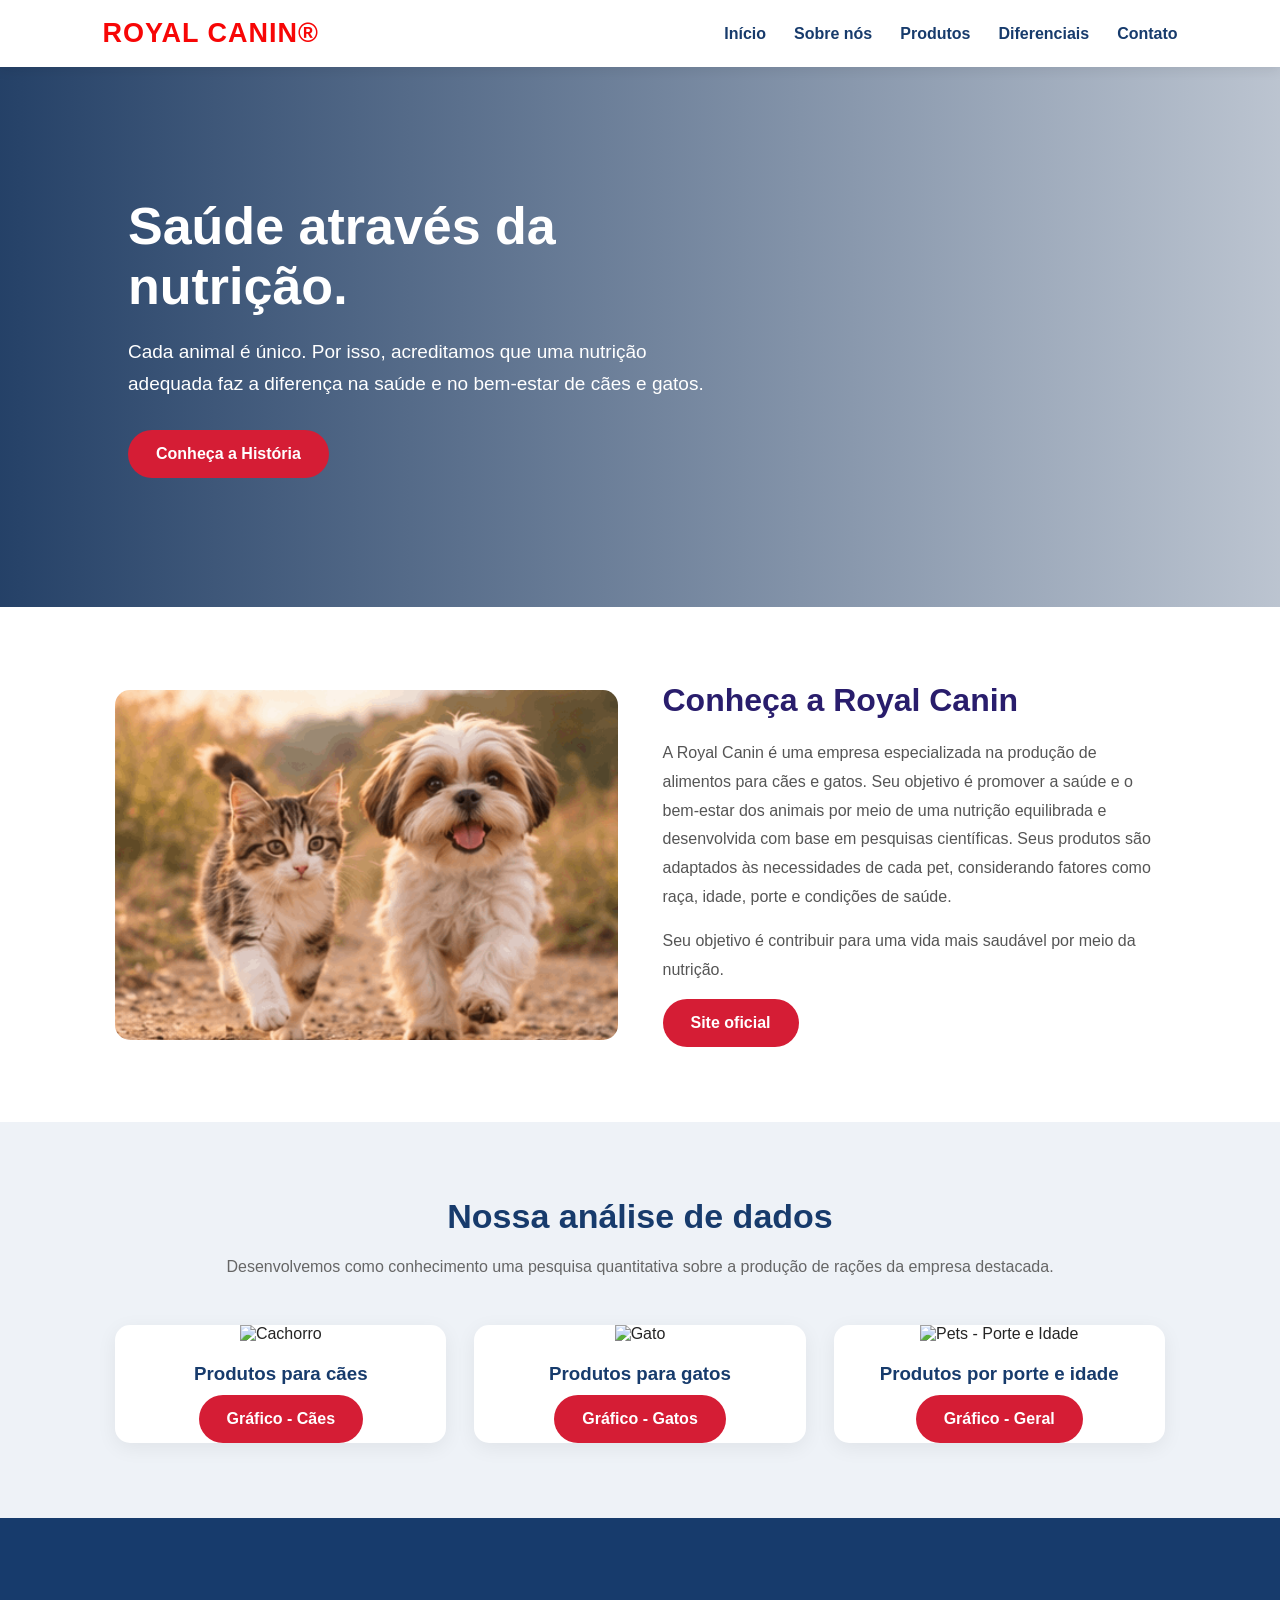
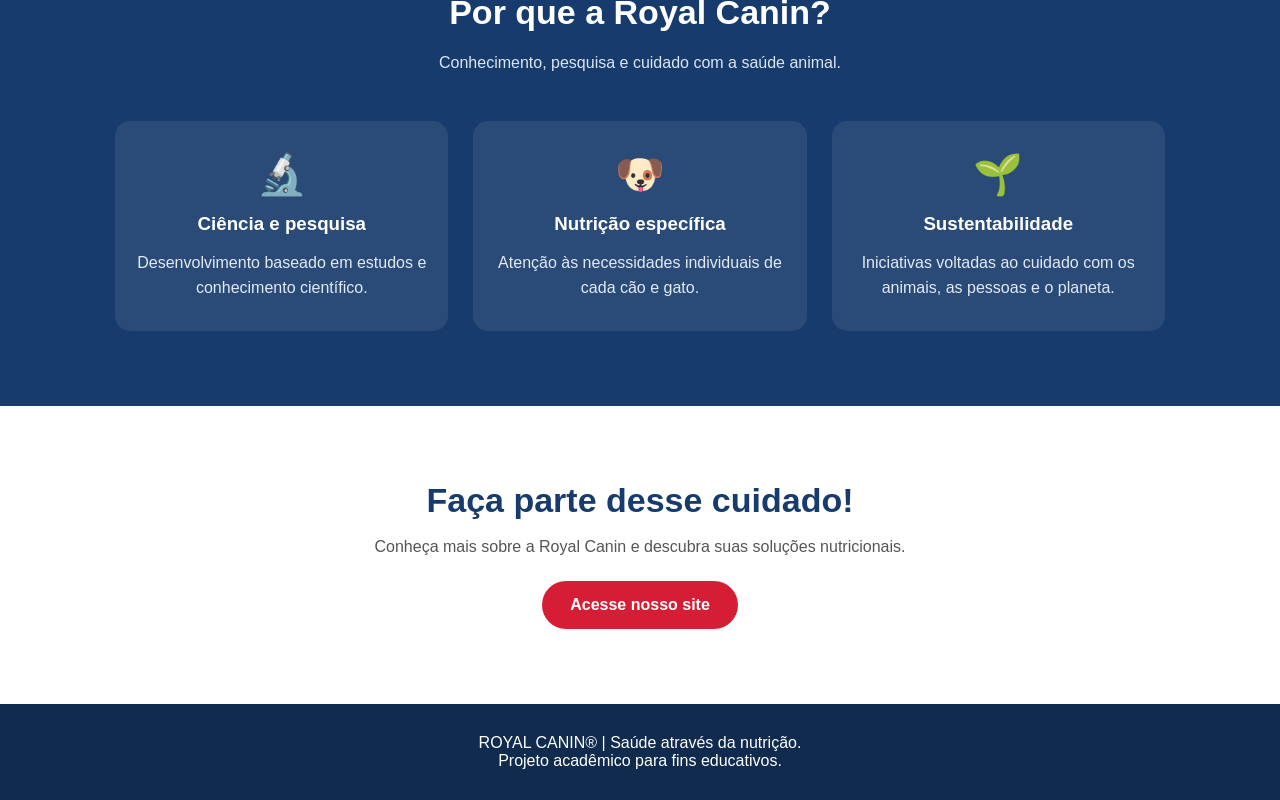
==== index.html @ 1f548db6 "Add files via upload" ====
<!DOCTYPE html>
<html lang="pt-br">
<head>
    <meta charset="UTF-8">
    <meta name="viewport" content="width=device-width, initial-scale=1.0">
    <title>Royal Canin | Saúde Através da Nutrição</title>
    <link rel="stylesheet" href="style.css">

   
</head>

<body>

    <header>
        <div class="logo">ROYAL CANIN®</div>

        <nav>
            <a href="#inicio">Início</a>
            <a href="#sobre">Sobre nós</a>
            <a href="#produtos">Produtos</a>
            <a href="#diferenciais">Diferenciais</a>
            <a href="#contato">Contato</a>
        </nav>
    </header>

    <main>

        <section class="banner" id="inicio">
            <div class="banner-conteudo">
                <h1>Saúde através da nutrição.</h1>

                <p>
                    Cada animal é único. Por isso, acreditamos
                    que uma nutrição adequada faz a diferença
                    na saúde e no bem-estar de cães e gatos.
                </p>

                <a href="https://www.royalcanin.com/br/about-us/our-history" class="botao">
                    Conheça a História
                </a>
            </div>
        </section>

        <section class="sobre" id="sobre">

            <img
                src="gif.gif.gif"
                alt="Cão e gato correndo juntos">

            <div class="sobre-texto">
                <h2>Conheça a Royal Canin</h2>

                <p>
                   A Royal Canin é uma empresa especializada na produção de alimentos para cães e gatos. Seu objetivo é promover a saúde e o bem-estar dos animais por meio de uma nutrição equilibrada e desenvolvida com base em pesquisas científicas. Seus produtos são adaptados às necessidades de cada pet, considerando fatores como raça, idade, porte e condições de saúde.
                </p>

                <p>
                    Seu objetivo é contribuir para uma vida
                    mais saudável por meio da nutrição.
                </p>

                <a href="https://www.royalcanin.com/br"
                   target="_blank" class="botao">
                    Site oficial
                </a>
            </div>
        </section>

        <section class="produtos" id="produtos">

            <h2 class="titulo">Nossa análise de dados</h2>

            <p class="subtitulo">
               Desenvolvemos como conhecimento uma pesquisa quantitativa sobre a produção de rações da empresa destacada.
            </p>

            <div class="cards">

                <div class="card">
                    <img
                        src="https://images.unsplash.com/photo-1552053831-71594a27632d?w=700"
                        alt="Cachorro">

                    <h3>Produtos para cães</h3>

                    <a href="#"
                   target="_blank" class="botao">
                    Gráfico - Cães
                    </a>
                </div>

                <div class="card">
                    <img
                        src="https://images.unsplash.com/photo-1573865526739-10659fec78a5?w=700"
                        alt="Gato">

                    <h3>Produtos para gatos</h3>

                    <a href="#"
                   target="_blank" class="botao">
                    Gráfico - Gatos
                    </a>
                </div>

                <div class="card">
                    <img
                        src="https://encrypted-tbn0.gstatic.com/images?q=tbn:ANd9GcRFP8c3s1HIZcqVvgKK6J-vRWXKGsexmMQQF1b9RE0Wjg&s=10"
                        alt="Pets - Porte e Idade">

                    <h3>Produtos por porte e idade</h3>

                    <a href="#"
                   target="_blank" class="botao">
                    Gráfico - Geral
                    </a>
                </div>

            </div>
        </section>

        <section class="diferenciais" id="diferenciais">

            <h2 class="titulo">Por que a Royal Canin?</h2>

            <p class="subtitulo">
                Conhecimento, pesquisa e cuidado com a saúde animal.
            </p>

            <div class="beneficios">

                <div class="beneficio">
                    <span>🔬</span>
                    <h3>Ciência e pesquisa</h3>
                    <p>
                        Desenvolvimento baseado em estudos
                        e conhecimento científico.
                    </p>
                </div>

                <div class="beneficio">
                    <span>🐶</span>
                    <h3>Nutrição específica</h3>
                    <p>
                        Atenção às necessidades individuais
                        de cada cão e gato.
                    </p>
                </div>

                <div class="beneficio">
                    <span>🌱</span>
                    <h3>Sustentabilidade</h3>
                    <p>
                        Iniciativas voltadas ao cuidado com
                        os animais, as pessoas e o planeta.
                    </p>
                </div>

            </div>
        </section>

        <section class="contato" id="contato">

            <h2 class="titulo">Faça parte desse cuidado!</h2>

            <p>
                Conheça mais sobre a Royal Canin e descubra
                suas soluções nutricionais.
            </p>

            <a href="https://www.royalcanin.com/br"
               target="_blank" class="botao">
                Acesse nosso site
            </a>

        </section>

    </main>

    <footer>
        <p>ROYAL CANIN® | Saúde através da nutrição.</p>
        <p>Projeto acadêmico para fins educativos.</p>
    </footer>

</body>
</html>
---- style.css ----
* {
            margin: 0;
            padding: 0;
            box-sizing: border-box;
            scroll-behavior: smooth;
        }

        body {
            font-family: Arial, sans-serif;
            background: #f5f6f8;
            color: #252525;
        }

        header {
            background: #fff;
            padding: 18px 8%;
            display: flex;
            justify-content: space-between;
            align-items: center;
            box-shadow: 0 3px 12px #00000015;
            position: sticky;
            top: 0;
            z-index: 100;
        }

        .logo {
            color: #f70606;
            font-size: 27px;
            font-weight: bold;
            letter-spacing: 1px;
        }

        nav {
            display: flex;
            gap: 28px;
        }

        nav a {
            text-decoration: none;
            color: #173b6c;
            font-weight: bold;
            transition: 0.3s;
        }

        nav a:hover {
            color: #d51d35;
        }

        .banner {
            min-height: 540px;
            background:
                linear-gradient(90deg, #102f59e8, #102f5940),
                url("https://images.unsplash.com/photo-1450778869180-41d0601e046e?w=1600")
                center/cover;
            display: flex;
            align-items: center;
            padding: 70px 10%;
            color: white;
        }

        .banner-conteudo {
            max-width: 600px;
        }

        .banner h1 {
            font-size: 52px;
            margin-bottom: 20px;
        }

        .banner p {
            font-size: 19px;
            line-height: 1.7;
            margin-bottom: 30px;
        }

        .botao {
            display: inline-block;
            background: #d51d35;
            color: white;
            padding: 15px 28px;
            border-radius: 30px;
            text-decoration: none;
            font-weight: bold;
            transition: 0.3s;
            border: none;
            cursor: pointer;
        }

        .botao:hover {
            background: #a90f25;
            transform: translateY(-3px);
        }

        section {
            padding: 75px 9%;
        }

        .titulo {
            text-align: center;
            color: #173b6c;
            font-size: 34px;
            margin-bottom: 18px;
        }

        .subtitulo {
            text-align: center;
            color: #666;
            margin-bottom: 45px;
            line-height: 1.6;
        }

        .sobre {
            display: flex;
            align-items: center;
            gap: 45px;
            flex-wrap: wrap;
            background: white;
        }

        .sobre img {
            width: 45%;
            min-width: 280px;
            height: 350px;
            object-fit: cover;
            border-radius: 15px;
            flex: 1;
        }

        .sobre-texto {
            flex: 1;
            min-width: 280px;
        }

        .sobre-texto h2 {
            color: #291d6c;
            font-size: 32px;
            margin-bottom: 20px;
        }

        .sobre-texto p {
            line-height: 1.8;
            color: #555;
            margin-bottom: 15px;
        }

        .produtos {
            background: #eef2f7;
        }

        .cards {
            display: grid;
            grid-template-columns: repeat(auto-fit, minmax(240px, 1fr));
            gap: 28px;
        }

        .card {
            background: white;
            border-radius: 15px;
            overflow: hidden;
            text-align: center;
            box-shadow: 0 5px 20px #00000010;
            transition: 0.3s;
        }

        .card:hover {
            transform: translateY(-8px);
        }

        .card img {
            width: 100%;
            height: 220px;
            object-fit: cover;
        }

        .card h3 {
            color: #173b6c;
            margin: 20px 10px 10px;
        }

        .card p {
            color: #666;
            padding: 0 20px 25px;
            line-height: 1.6;
        }

        .diferenciais {
            background: #173b6c;
            color: white;
            text-align: center;
        }

        .diferenciais .titulo {
            color: white;
        }

        .diferenciais .subtitulo {
            color: #dce7f4;
        }

        .beneficios {
            display: grid;
            grid-template-columns: repeat(auto-fit, minmax(200px, 1fr));
            gap: 25px;
        }

        .beneficio {
            background: #ffffff15;
            padding: 30px 20px;
            border-radius: 15px;
        }

        .beneficio span {
            font-size: 40px;
        }

        .beneficio h3 {
            margin: 15px 0;
        }

        .beneficio p {
            line-height: 1.6;
            color: #e2eaf5;
        }

        .contato {
            text-align: center;
            background: white;
        }

        .contato p {
            margin: 15px 0 25px;
            color: #555;
        }

        footer {
            background: #102b4d;
            text-align: center;
            padding: 30px;
            color: white;
        }

        @media(max-width: 700px) {
            header {
                flex-direction: column;
                gap: 18px;
            }

            nav {
                flex-wrap: wrap;
                justify-content: center;
                gap: 15px;
            }

            .banner h1 {
                font-size: 36px;
            }

            .sobre img {
                width: 100%;
            }
        }
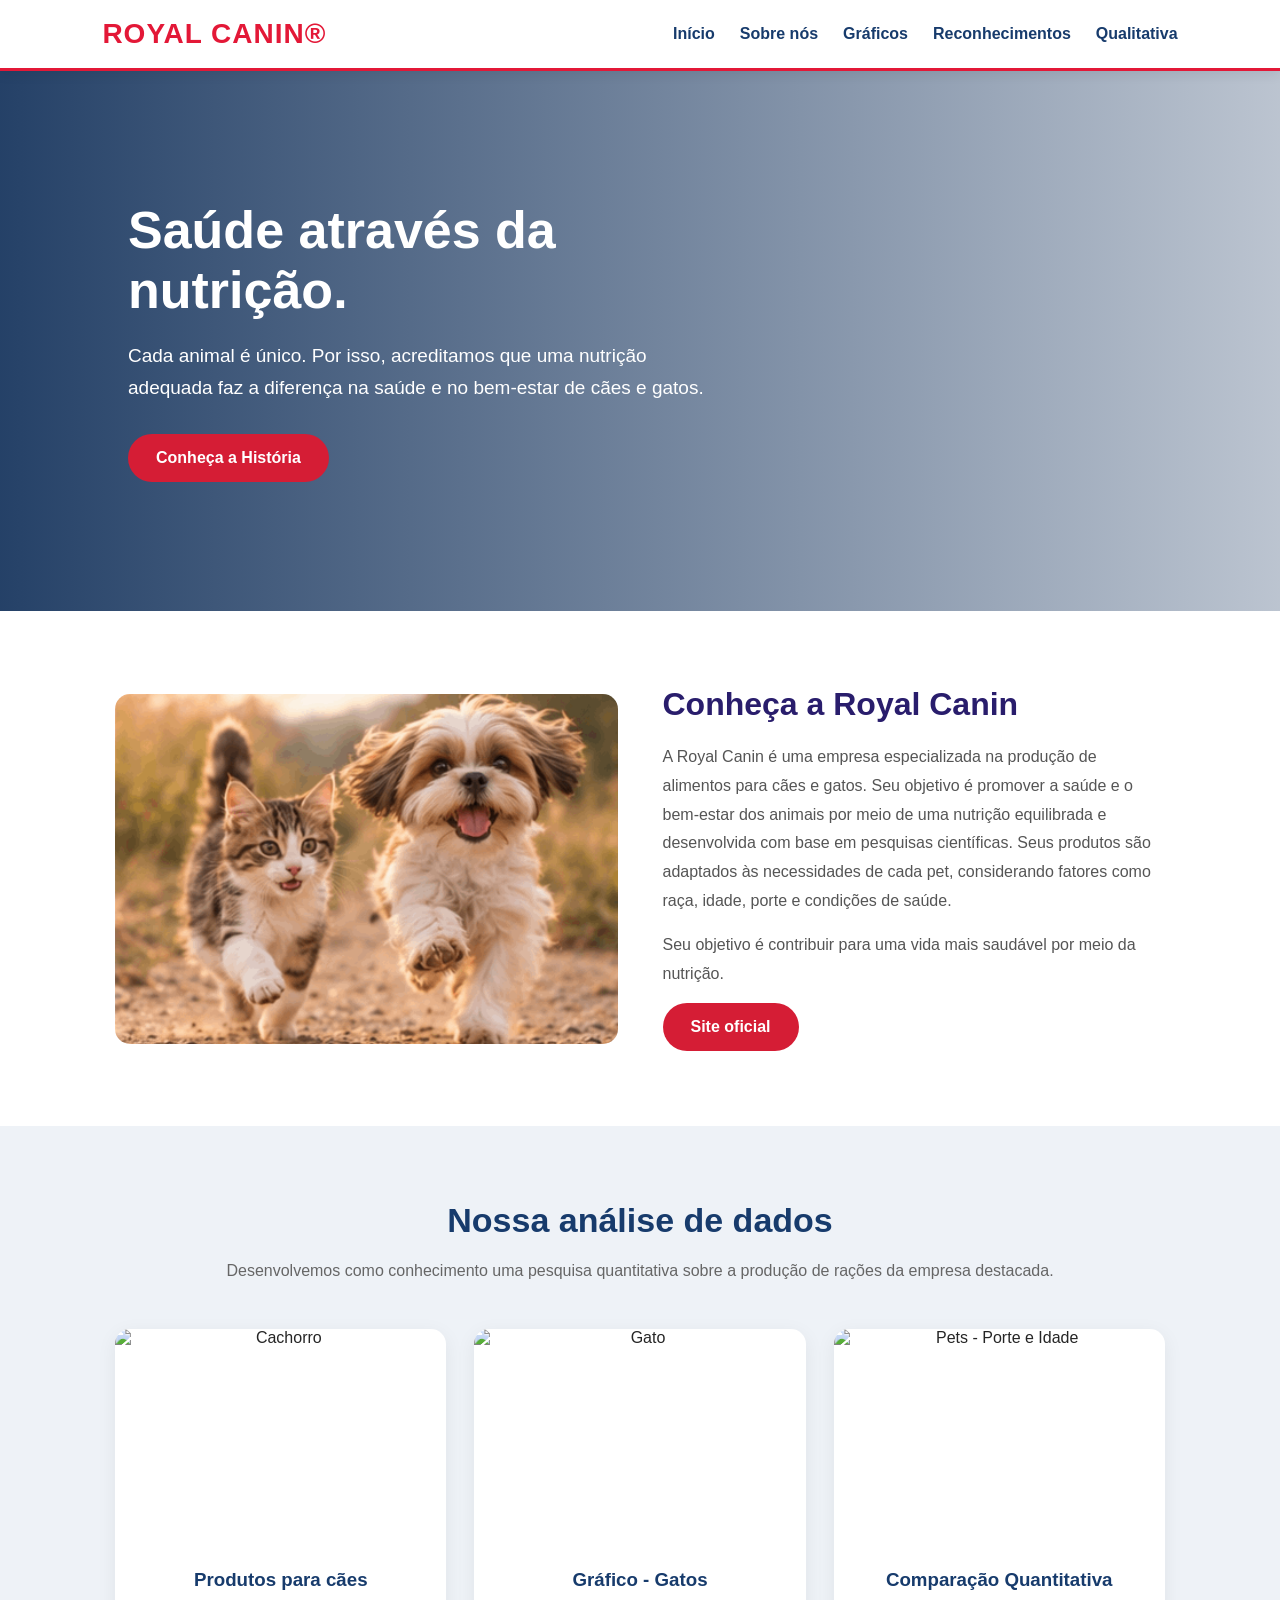
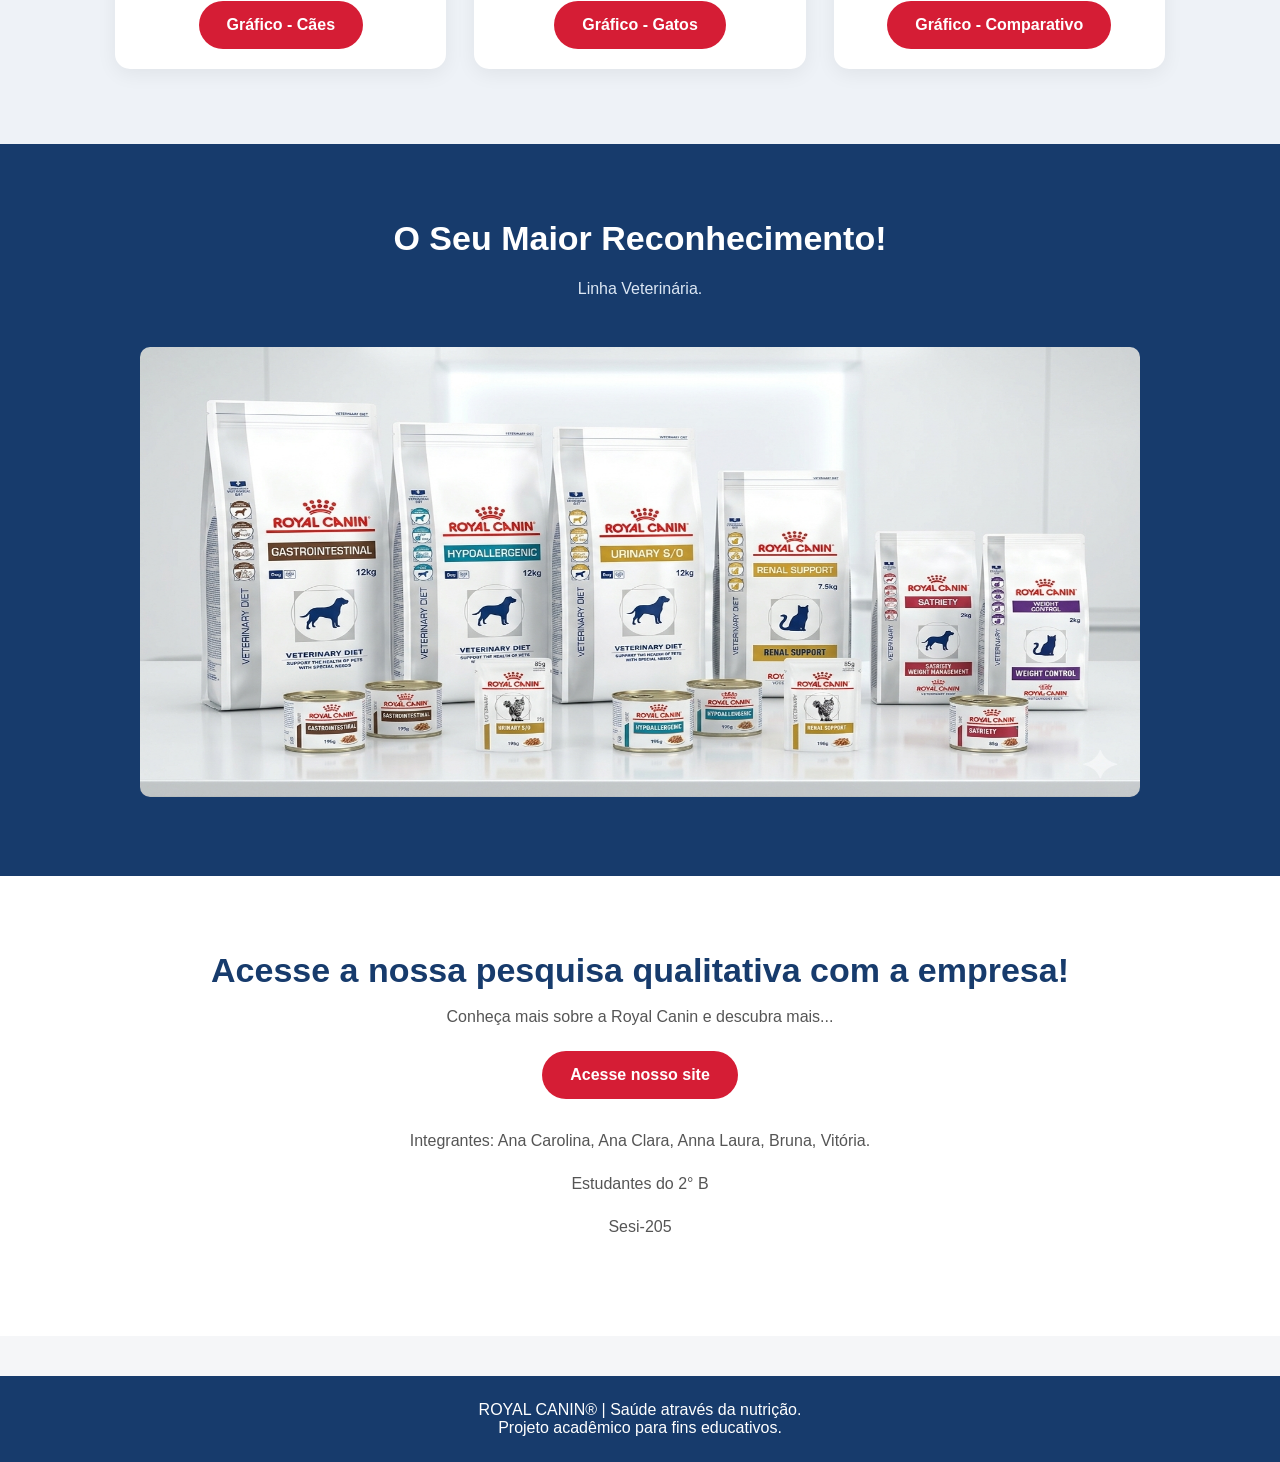
==== commit 409871f4: "Add files via upload" ====
--- a/index.html
+++ b/index.html
@@ -1,13 +1,13 @@
-
 <!DOCTYPE html>
 <html lang="pt-br">
+
 <head>
     <meta charset="UTF-8">
     <meta name="viewport" content="width=device-width, initial-scale=1.0">
     <title>Royal Canin | Saúde Através da Nutrição</title>
     <link rel="stylesheet" href="style.css">
 
-   
+
 </head>
 
 <body>
@@ -18,9 +18,9 @@
         <nav>
             <a href="#inicio">Início</a>
             <a href="#sobre">Sobre nós</a>
-            <a href="#produtos">Produtos</a>
-            <a href="#diferenciais">Diferenciais</a>
-            <a href="#contato">Contato</a>
+            <a href="#graficos">Gráficos</a>
+            <a href="#reconhecimentos">Reconhecimentos</a>
+            <a href="#qualitativa">Qualitativa</a>
         </nav>
     </header>
 
@@ -44,15 +44,16 @@
 
         <section class="sobre" id="sobre">
 
-            <img
-                src="gif.gif.gif"
-                alt="Cão e gato correndo juntos">
+            <img src="/Imagens/gif.gif.gif" alt="Cão e gato correndo juntos">
 
             <div class="sobre-texto">
                 <h2>Conheça a Royal Canin</h2>
 
                 <p>
-                   A Royal Canin é uma empresa especializada na produção de alimentos para cães e gatos. Seu objetivo é promover a saúde e o bem-estar dos animais por meio de uma nutrição equilibrada e desenvolvida com base em pesquisas científicas. Seus produtos são adaptados às necessidades de cada pet, considerando fatores como raça, idade, porte e condições de saúde.
+                    A Royal Canin é uma empresa especializada na produção de alimentos para cães e gatos. Seu objetivo é
+                    promover a saúde e o bem-estar dos animais por meio de uma nutrição equilibrada e desenvolvida com
+                    base em pesquisas científicas. Seus produtos são adaptados às necessidades de cada pet, considerando
+                    fatores como raça, idade, porte e condições de saúde.
                 </p>
 
                 <p>
@@ -60,118 +61,87 @@
                     mais saudável por meio da nutrição.
                 </p>
 
-                <a href="https://www.royalcanin.com/br"
-                   target="_blank" class="botao">
+                <a href="https://www.royalcanin.com/br" target="_blank" class="botao">
                     Site oficial
                 </a>
             </div>
         </section>
 
-        <section class="produtos" id="produtos">
+        <section class="graficos" id="graficos">
 
             <h2 class="titulo">Nossa análise de dados</h2>
 
             <p class="subtitulo">
-               Desenvolvemos como conhecimento uma pesquisa quantitativa sobre a produção de rações da empresa destacada.
+                Desenvolvemos como conhecimento uma pesquisa quantitativa sobre a produção de rações da empresa
+                destacada.
             </p>
 
             <div class="cards">
 
                 <div class="card">
-                    <img
-                        src="https://images.unsplash.com/photo-1552053831-71594a27632d?w=700"
-                        alt="Cachorro">
+                    <img src="https://images.unsplash.com/photo-1552053831-71594a27632d?w=700" alt="Cachorro">
 
                     <h3>Produtos para cães</h3>
 
-                    <a href="#"
-                   target="_blank" class="botao">
-                    Gráfico - Cães
+                    <a href="graficocaes.html" target="_blank" class="botao">
+                        Gráfico - Cães
                     </a>
                 </div>
 
                 <div class="card">
-                    <img
-                        src="https://images.unsplash.com/photo-1573865526739-10659fec78a5?w=700"
-                        alt="Gato">
+                    <img src="https://images.unsplash.com/photo-1573865526739-10659fec78a5?w=700" alt="Gato">
 
-                    <h3>Produtos para gatos</h3>
+                    <h3>Gráfico - Gatos</h3>
 
-                    <a href="#"
-                   target="_blank" class="botao">
-                    Gráfico - Gatos
+                    <a href="graficogatos.html" target="_blank" class="botao">
+                        Gráfico - Gatos
                     </a>
                 </div>
 
                 <div class="card">
-                    <img
-                        src="https://encrypted-tbn0.gstatic.com/images?q=tbn:ANd9GcRFP8c3s1HIZcqVvgKK6J-vRWXKGsexmMQQF1b9RE0Wjg&s=10"
+                    <img src="https://encrypted-tbn0.gstatic.com/images?q=tbn:ANd9GcRFP8c3s1HIZcqVvgKK6J-vRWXKGsexmMQQF1b9RE0Wjg&s=10"
                         alt="Pets - Porte e Idade">
 
-                    <h3>Produtos por porte e idade</h3>
+                    <h3>Comparação Quantitativa</h3>
 
-                    <a href="#"
-                   target="_blank" class="botao">
-                    Gráfico - Geral
+                    <a href="graficocomparacao.html" target="_blank" class="botao">
+                        Gráfico - Comparativo
                     </a>
                 </div>
 
             </div>
         </section>
 
-        <section class="diferenciais" id="diferenciais">
+        <section class="reconhecimentos" id="reconhecimentos">
 
-            <h2 class="titulo">Por que a Royal Canin?</h2>
+            <h2 class="titulo">O Seu Maior Reconhecimento!</h2>
 
             <p class="subtitulo">
-                Conhecimento, pesquisa e cuidado com a saúde animal.
+                Linha Veterinária.
             </p>
 
             <div class="beneficios">
 
                 <div class="beneficio">
-                    <span>🔬</span>
-                    <h3>Ciência e pesquisa</h3>
-                    <p>
-                        Desenvolvimento baseado em estudos
-                        e conhecimento científico.
-                    </p>
+                    <img src="/Imagens/imagemsite.jpg" alt="Produtos veterinários">
                 </div>
-
-                <div class="beneficio">
-                    <span>🐶</span>
-                    <h3>Nutrição específica</h3>
-                    <p>
-                        Atenção às necessidades individuais
-                        de cada cão e gato.
-                    </p>
-                </div>
-
-                <div class="beneficio">
-                    <span>🌱</span>
-                    <h3>Sustentabilidade</h3>
-                    <p>
-                        Iniciativas voltadas ao cuidado com
-                        os animais, as pessoas e o planeta.
-                    </p>
-                </div>
-
-            </div>
         </section>
 
-        <section class="contato" id="contato">
+        <section class="qualitativa" id="qualitativa">
 
-            <h2 class="titulo">Faça parte desse cuidado!</h2>
+            <h2 class="titulo">Acesse a nossa pesquisa qualitativa com a empresa!</h2>
 
             <p>
-                Conheça mais sobre a Royal Canin e descubra
-                suas soluções nutricionais.
+                Conheça mais sobre a Royal Canin e descubra mais...
             </p>
 
-            <a href="https://www.royalcanin.com/br"
-               target="_blank" class="botao">
-                Acesse nosso site
-            </a>
+            <a href="pesquisaqualitativa.html" target="_blank" class="botao">
+                Acesse nosso site       
+            </a><br><br>
+            <p>Integrantes: Ana Carolina, Ana Clara, Anna Laura, Bruna, Vitória.</p>
+            <p>Estudantes do 2° B</p>
+            <p>Sesi-205</p>
+        </section>
 
         </section>
 
@@ -183,4 +153,5 @@
     </footer>
 
 </body>
-</html>
+
+</html>
--- a/style.css
+++ b/style.css
@@ -1,263 +1,540 @@
-
-        * {
-            margin: 0;
-            padding: 0;
-            box-sizing: border-box;
-            scroll-behavior: smooth;
-        }
-
-        body {
-            font-family: Arial, sans-serif;
-            background: #f5f6f8;
-            color: #252525;
-        }
-
-        header {
-            background: #fff;
-            padding: 18px 8%;
-            display: flex;
-            justify-content: space-between;
-            align-items: center;
-            box-shadow: 0 3px 12px #00000015;
-            position: sticky;
-            top: 0;
-            z-index: 100;
-        }
-
-        .logo {
-            color: #f70606;
-            font-size: 27px;
-            font-weight: bold;
-            letter-spacing: 1px;
-        }
-
-        nav {
-            display: flex;
-            gap: 28px;
-        }
-
-        nav a {
-            text-decoration: none;
-            color: #173b6c;
-            font-weight: bold;
-            transition: 0.3s;
-        }
-
-        nav a:hover {
-            color: #d51d35;
-        }
-
-        .banner {
-            min-height: 540px;
-            background:
-                linear-gradient(90deg, #102f59e8, #102f5940),
-                url("https://images.unsplash.com/photo-1450778869180-41d0601e046e?w=1600")
-                center/cover;
-            display: flex;
-            align-items: center;
-            padding: 70px 10%;
-            color: white;
-        }
-
-        .banner-conteudo {
-            max-width: 600px;
-        }
-
-        .banner h1 {
-            font-size: 52px;
-            margin-bottom: 20px;
-        }
-
-        .banner p {
-            font-size: 19px;
-            line-height: 1.7;
-            margin-bottom: 30px;
-        }
-
-        .botao {
-            display: inline-block;
-            background: #d51d35;
-            color: white;
-            padding: 15px 28px;
-            border-radius: 30px;
-            text-decoration: none;
-            font-weight: bold;
-            transition: 0.3s;
-            border: none;
-            cursor: pointer;
-        }
-
-        .botao:hover {
-            background: #a90f25;
-            transform: translateY(-3px);
-        }
-
-        section {
-            padding: 75px 9%;
-        }
-
-        .titulo {
-            text-align: center;
-            color: #173b6c;
-            font-size: 34px;
-            margin-bottom: 18px;
-        }
-
-        .subtitulo {
-            text-align: center;
-            color: #666;
-            margin-bottom: 45px;
-            line-height: 1.6;
-        }
-
-        .sobre {
-            display: flex;
-            align-items: center;
-            gap: 45px;
-            flex-wrap: wrap;
-            background: white;
-        }
-
-        .sobre img {
-            width: 45%;
-            min-width: 280px;
-            height: 350px;
-            object-fit: cover;
-            border-radius: 15px;
-            flex: 1;
-        }
-
-        .sobre-texto {
-            flex: 1;
-            min-width: 280px;
-        }
-
-        .sobre-texto h2 {
-            color: #291d6c;
-            font-size: 32px;
-            margin-bottom: 20px;
-        }
-
-        .sobre-texto p {
-            line-height: 1.8;
-            color: #555;
-            margin-bottom: 15px;
-        }
-
-        .produtos {
-            background: #eef2f7;
-        }
-
-        .cards {
-            display: grid;
-            grid-template-columns: repeat(auto-fit, minmax(240px, 1fr));
-            gap: 28px;
-        }
-
-        .card {
-            background: white;
-            border-radius: 15px;
-            overflow: hidden;
-            text-align: center;
-            box-shadow: 0 5px 20px #00000010;
-            transition: 0.3s;
-        }
-
-        .card:hover {
-            transform: translateY(-8px);
-        }
-
-        .card img {
-            width: 100%;
-            height: 220px;
-            object-fit: cover;
-        }
-
-        .card h3 {
-            color: #173b6c;
-            margin: 20px 10px 10px;
-        }
-
-        .card p {
-            color: #666;
-            padding: 0 20px 25px;
-            line-height: 1.6;
-        }
-
-        .diferenciais {
-            background: #173b6c;
-            color: white;
-            text-align: center;
-        }
-
-        .diferenciais .titulo {
-            color: white;
-        }
-
-        .diferenciais .subtitulo {
-            color: #dce7f4;
-        }
-
-        .beneficios {
-            display: grid;
-            grid-template-columns: repeat(auto-fit, minmax(200px, 1fr));
-            gap: 25px;
-        }
-
-        .beneficio {
-            background: #ffffff15;
-            padding: 30px 20px;
-            border-radius: 15px;
-        }
-
-        .beneficio span {
-            font-size: 40px;
-        }
-
-        .beneficio h3 {
-            margin: 15px 0;
-        }
-
-        .beneficio p {
-            line-height: 1.6;
-            color: #e2eaf5;
-        }
-
-        .contato {
-            text-align: center;
-            background: white;
-        }
-
-        .contato p {
-            margin: 15px 0 25px;
-            color: #555;
-        }
-
-        footer {
-            background: #102b4d;
-            text-align: center;
-            padding: 30px;
-            color: white;
-        }
-
-        @media(max-width: 700px) {
-            header {
-                flex-direction: column;
-                gap: 18px;
-            }
-
-            nav {
-                flex-wrap: wrap;
-                justify-content: center;
-                gap: 15px;
-            }
-
-            .banner h1 {
-                font-size: 36px;
-            }
-
-            .sobre img {
-                width: 100%;
-            }
-        }
-    +/* CONFIGURAÇÕES GERAIS */
+* {
+  margin: 0;
+  padding: 0;
+  box-sizing: border-box;
+}
+html {
+  scroll-behavior: smooth;
+}
+body {
+  font-family: Arial, sans-serif;
+  background: #f5f6f8;
+  color: #252525;
+}
+
+/* CABEÇALHO COMPARTILHADO - PADRÃO DA PÁGINA PRINCIPAL */
+header {
+  background: #fff;
+  padding: 18px 8%;
+  display: flex;
+  justify-content: space-between;
+  align-items: center;
+  box-shadow: 0 3px 12px #00000015;
+  border-bottom: 3px solid #e31837;
+  position: sticky;
+  top: 0;
+  z-index: 100;
+}
+.logo,
+header h1 {
+  color: #e31837;
+  font-size: 28px;
+  font-weight: bold;
+  letter-spacing: 1px;
+}
+.logo span {
+  display: block;
+  font-size: 9px;
+  color: #777;
+  letter-spacing: 3px;
+  margin-top: 4px;
+}
+.header-label {
+  color: #d71920;
+  font-size: 10px;
+  font-weight: 800;
+  letter-spacing: 2px;
+}
+nav {
+  display: flex;
+  gap: 25px;
+}
+nav a {
+  text-decoration: none;
+  color: #173b6c;
+  font-weight: bold;
+  transition: 0.3s;
+}
+nav a:hover {
+  color: #e31837;
+}
+
+.banner {
+  min-height: 540px;
+  background:
+    linear-gradient(90deg, #102f59e8, #102f5940),
+    url("https://images.unsplash.com/photo-1450778869180-41d0601e046e?w=1600")
+      center/cover;
+  display: flex;
+  align-items: center;
+  padding: 70px 10%;
+  color: white;
+}
+.banner-conteudo {
+  max-width: 600px;
+}
+.banner h1 {
+  font-size: 52px;
+  margin-bottom: 20px;
+}
+.banner p {
+  font-size: 19px;
+  line-height: 1.7;
+  margin-bottom: 30px;
+}
+.botao {
+  display: inline-block;
+  background: #d51d35;
+  color: white;
+  padding: 15px 28px;
+  border-radius: 30px;
+  text-decoration: none;
+  font-weight: bold;
+  transition: 0.3s;
+  border: none;
+  cursor: pointer;
+}
+.botao:hover {
+  background: #a90f25;
+  transform: translateY(-3px);
+}
+section {
+  padding: 75px 9%;
+}
+.titulo {
+  text-align: center;
+  color: #173b6c;
+  font-size: 34px;
+  margin-bottom: 18px;
+}
+.subtitulo {
+  text-align: center;
+  color: #666;
+  margin-bottom: 45px;
+  line-height: 1.6;
+}
+.sobre {
+  display: flex;
+  align-items: center;
+  gap: 45px;
+  flex-wrap: wrap;
+  background: white;
+}
+.sobre img {
+  width: 45%;
+  min-width: 280px;
+  height: 350px;
+  object-fit: cover;
+  border-radius: 15px;
+  flex: 1;
+}
+.sobre-texto {
+  flex: 1;
+  min-width: 280px;
+}
+.sobre-texto h2 {
+  color: #291d6c;
+  font-size: 32px;
+  margin-bottom: 20px;
+}
+.sobre-texto p {
+  line-height: 1.8;
+  color: #555;
+  margin-bottom: 15px;
+}
+.graficos {
+  background: #eef2f7;
+}
+.cards {
+  display: grid;
+  grid-template-columns: repeat(auto-fit, minmax(240px, 1fr));
+  gap: 28px;
+}
+.card {
+  background: white;
+  border-radius: 15px;
+  overflow: hidden;
+  text-align: center;
+  box-shadow: 0 5px 20px #00000010;
+  transition: 0.3s;
+  padding-bottom: 20px;
+}
+.card:hover {
+  transform: translateY(-8px);
+}
+.card img {
+  display: block;
+  width: 100%;
+  height: 220px;
+  object-fit: cover;
+}
+.card h3 {
+  color: #173b6c;
+  margin: 20px 10px 10px;
+}
+.card p {
+  color: #666;
+  padding: 0 20px 25px;
+  line-height: 1.6;
+}
+.reconhecimentos {
+  background: #173b6c;
+  color: white;
+  text-align: center;
+}
+.reconhecimentos .titulo {
+  color: white;
+}
+.reconhecimentos .subtitulo {
+  color: #dce7f4;
+}
+.beneficios {
+  display: grid;
+  grid-template-columns: repeat(auto-fit, minmax(200px, 1fr));
+  gap: 25px;
+}
+.beneficio img {
+  width: 1000px;
+  height: 450px;
+  border-radius: 10px;
+}
+.beneficio span {
+  font-size: 40px;
+}
+.beneficio h3 {
+  margin: 15px 0;
+}
+.beneficio p {
+  line-height: 1.6;
+  color: #e2eaf5;
+}
+.qualitativa {
+  text-align: center;
+  background: white;
+}
+.qualitativa p {
+  margin: 15px 0 25px;
+  color: #555;
+}
+
+/* GALERIAS DE CÃES E GATOS */
+#galeria {
+  padding: 50px 8%;
+  width: 100%;
+}
+#galeria h2 {
+  font-size: clamp(20px, 3vw, 50px);
+  text-align: center;
+  margin-bottom: 25px;
+}
+#galeria .galeria + h2 {
+  margin-top: 30px;
+}
+.galeria {
+  display: grid;
+  grid-template-columns: repeat(3, minmax(0, 1fr));
+  gap: 25px;
+  width: 100%;
+}
+.imagem {
+  width: 100%;
+  min-width: 0;
+  text-align: center;
+}
+.imagem img {
+  display: block;
+  width: 100%;
+  height: auto;
+  border-radius: 50px;
+}
+.imagem p {
+  font-size: 14px;
+  color: #333;
+  margin-top: 10px;
+  margin-bottom: 20px;
+  text-align: center;
+}
+.titulo_caes,
+.titulo_caes2 {
+  text-align: center;
+}
+/* Apenas a página de comparação usa Flexbox */
+#galeria.comparacao > .galeria {
+  display: flex;
+  justify-content: center;
+  flex-wrap: wrap;
+  gap: 60px;
+}
+#galeria.comparacao > .galeria .imagem {
+  width: calc((100% - 50px) / 3);
+  flex-shrink: 0;
+}
+
+/* ENTREVISTA - ELEMENTOS ESPECÍFICOS DO STYLE2 */
+.hero,
+.introduction,
+.interview,
+.final-section {
+  font-family: "Montserrat", Arial, sans-serif;
+}
+.hero {
+  padding: 100px 15%;
+  background: #f7f7f7;
+}
+.category,
+.section-tag {
+  color: #d71920;
+  font-size: 10px;
+  font-weight: 800;
+  letter-spacing: 2px;
+}
+.hero h1 {
+  font-size: 48px;
+  line-height: 1.25;
+  max-width: 800px;
+  margin: 25px 0;
+  letter-spacing: -1.5px;
+}
+.hero h1 span {
+  color: #d71920;
+  display: block;
+}
+.hero p {
+  max-width: 680px;
+  color: #777;
+  font-size: 14px;
+  line-height: 2;
+}
+.hero-line {
+  width: 65px;
+  height: 4px;
+  background: #d71920;
+  margin: 35px 0 20px;
+}
+.reading {
+  font-size: 9px;
+  font-weight: 700;
+  color: #888;
+  letter-spacing: 1.5px;
+}
+.introduction {
+  padding: 85px 20%;
+  text-align: center;
+}
+.introduction h2 {
+  font-size: 31px;
+  margin: 20px 0;
+}
+.introduction p {
+  font-size: 14px;
+  color: #777;
+  line-height: 2;
+}
+.interview {
+  background: #fafafa;
+  padding: 85px 15%;
+}
+.interview-heading {
+  text-align: center;
+  margin-bottom: 55px;
+}
+.interview-heading h2 {
+  font-size: 34px;
+  margin: 18px 0 12px;
+}
+.interview-heading p {
+  font-size: 13px;
+  color: #888;
+}
+.topic {
+  display: grid;
+  grid-template-columns: 65px minmax(0, 1fr);
+  gap: 25px;
+  padding: 35px;
+  background: #fff;
+  margin-bottom: 20px;
+  border: 1px solid #eee;
+  border-radius: 10px;
+  transition: 0.3s;
+}
+.topic:hover {
+  border-color: #d71920;
+  transform: translateY(-3px);
+  box-shadow: 0 10px 25px #00000008;
+}
+.topic-number {
+  font-size: 34px;
+  font-weight: 800;
+  color: #d71920;
+}
+.topic-content h3 {
+  font-size: 19px;
+  margin-bottom: 17px;
+}
+.topic-content h4 {
+  font-size: 13px;
+  line-height: 1.7;
+  margin-bottom: 12px;
+  color: #444;
+}
+.topic-content p {
+  font-size: 13px;
+  color: #777;
+  line-height: 2;
+  text-align: justify;
+}
+.final-section {
+  padding: 100px 15%;
+  text-align: center;
+}
+.final-section h2 {
+  font-size: 34px;
+  margin: 20px 0;
+}
+.final-section > p {
+  max-width: 800px;
+  margin: auto;
+  color: #777;
+  font-size: 14px;
+  line-height: 2;
+  text-align: center;
+}
+.final-highlight {
+  margin-top: 45px;
+  background: #292929;
+  padding: 40px;
+  border-radius: 10px;
+}
+.final-highlight span {
+  color: #f05a60;
+  font-size: 10px;
+  font-weight: 800;
+  letter-spacing: 2px;
+}
+.final-highlight h3 {
+  color: white;
+  font-size: 21px;
+  line-height: 1.6;
+  margin-top: 15px;
+}
+.banner-topo {
+  display: flex;
+  width: 100%;
+  height: 280px;
+  gap: 5px;
+  overflow: hidden;
+}
+.banner-topo img {
+  width: calc((100% - 5px) / 2);
+  height: 100%;
+  object-fit: cover;
+  display: block;
+}
+
+/* RODAPÉ COMPARTILHADO - PADRÃO DA PÁGINA PRINCIPAL */
+footer {
+  background: #173b6c;
+  color: white;
+  text-align: center;
+  padding: 25px;
+  margin-top: 40px;
+}
+footer h2 {
+  color: #e31b23;
+  font-size: 24px;
+  letter-spacing: 3px;
+  margin-bottom: 15px;
+}
+footer p {
+  font-size: inherit;
+  letter-spacing: normal;
+  margin-bottom: 0;
+}
+footer span {
+  color: #aaa;
+  font-size: 11px;
+}
+
+/* RESPONSIVIDADE */
+@media (max-width: 800px) {
+  .galeria {
+    grid-template-columns: repeat(2, minmax(0, 1fr));
+  }
+  #galeria.comparacao > .galeria {
+    gap: 25px;
+  }
+  #galeria.comparacao > .galeria .imagem {
+    width: calc((100% - 25px) / 2);
+  }
+}
+@media (max-width: 768px) {
+  .hero {
+    padding: 70px 8%;
+  }
+  .hero h1 {
+    font-size: 36px;
+  }
+  .introduction {
+    padding: 65px 8%;
+  }
+  .interview {
+    padding: 65px 7%;
+  }
+  .topic {
+    grid-template-columns: 45px minmax(0, 1fr);
+    gap: 12px;
+    padding: 23px 17px;
+  }
+  .topic-number {
+    font-size: 25px;
+  }
+  .topic-content h3 {
+    font-size: 16px;
+  }
+  .final-section {
+    padding: 70px 8%;
+  }
+  .final-highlight {
+    padding: 28px 20px;
+  }
+  .header-label {
+    font-size: 8px;
+  }
+}
+@media (max-width: 700px) {
+  header {
+    flex-direction: column;
+    gap: 18px;
+  }
+  nav {
+    flex-wrap: wrap;
+    justify-content: center;
+    gap: 15px;
+  }
+  .banner h1 {
+    font-size: 36px;
+  }
+  .sobre img {
+    width: 100%;
+  }
+}
+@media (max-width: 500px) {
+  .galeria {
+    grid-template-columns: 1fr;
+  }
+  #galeria.comparacao > .galeria {
+    flex-direction: column;
+    align-items: center;
+  }
+  #galeria.comparacao > .galeria .imagem {
+    width: 100%;
+  }
+  #galeria h2 {
+    font-size: 20px;
+    white-space: normal;
+  }
+  .hero h1 {
+    font-size: 30px;
+  }
+}
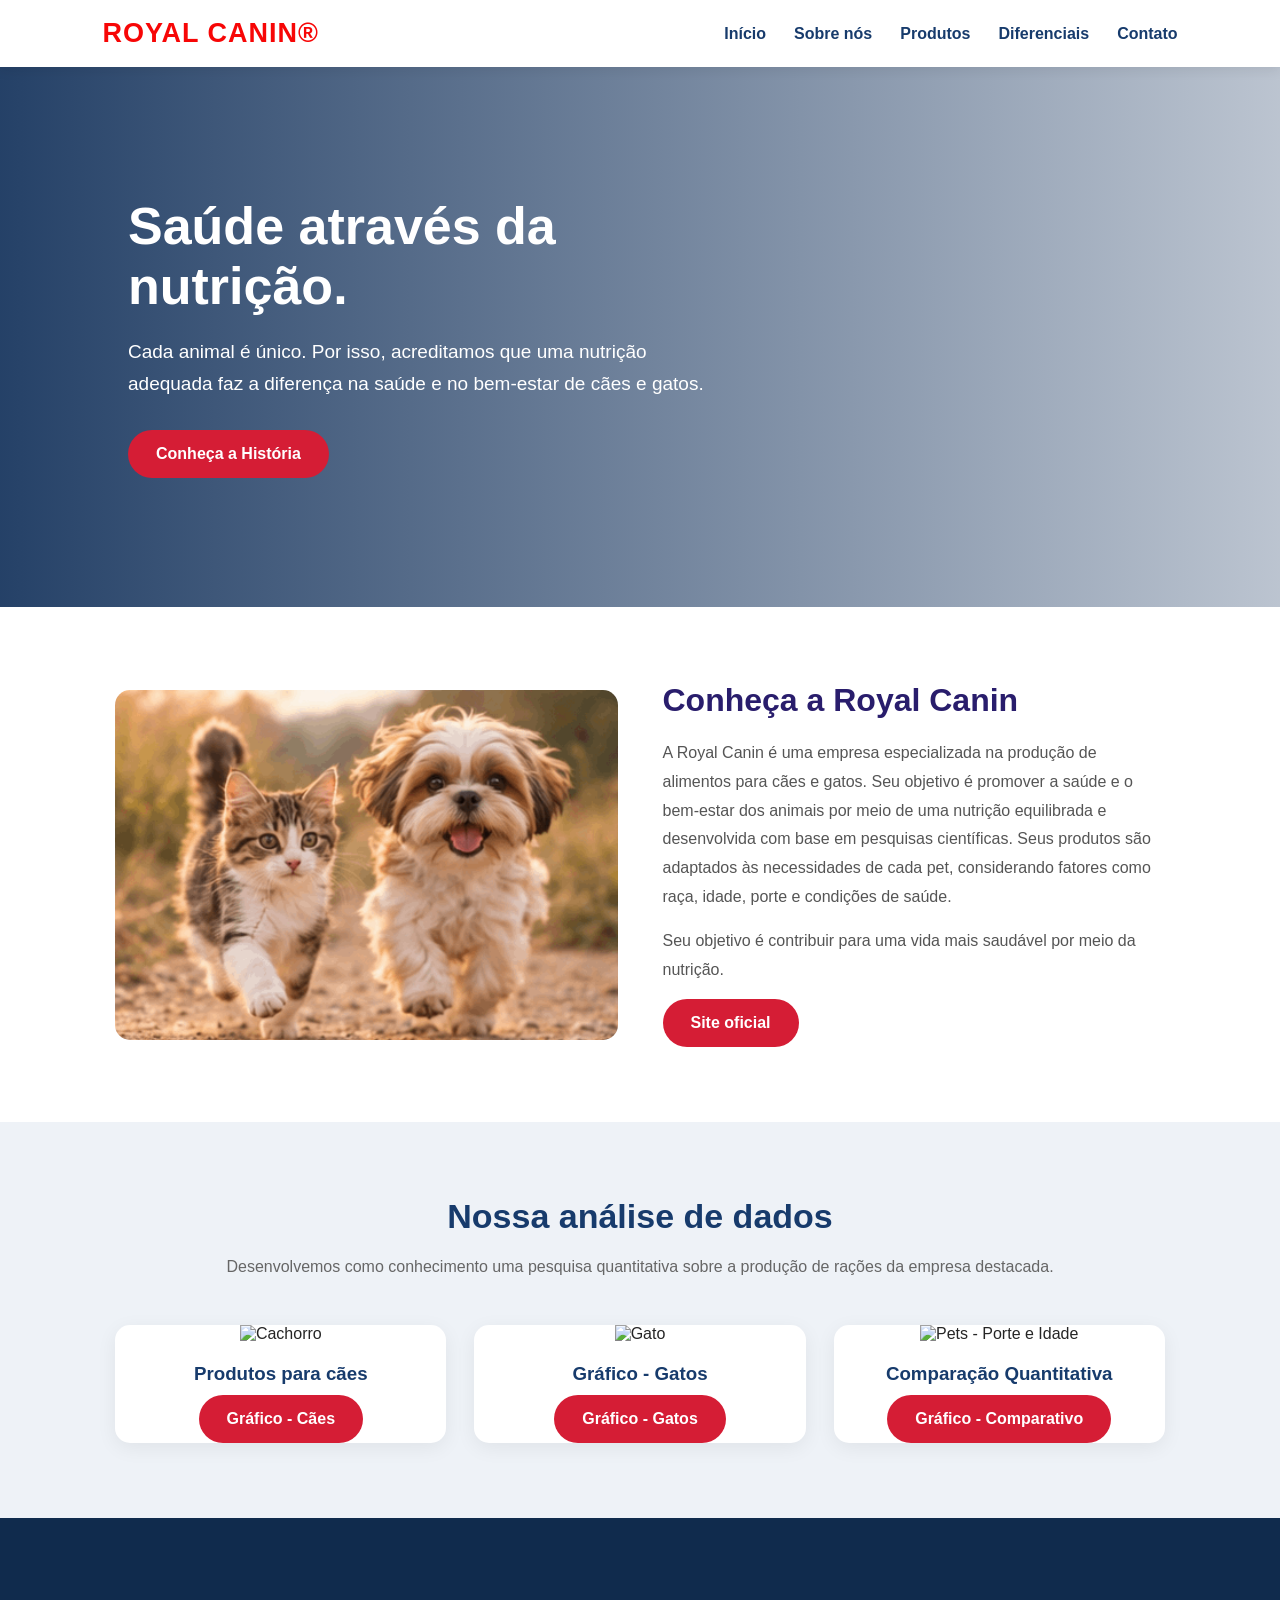
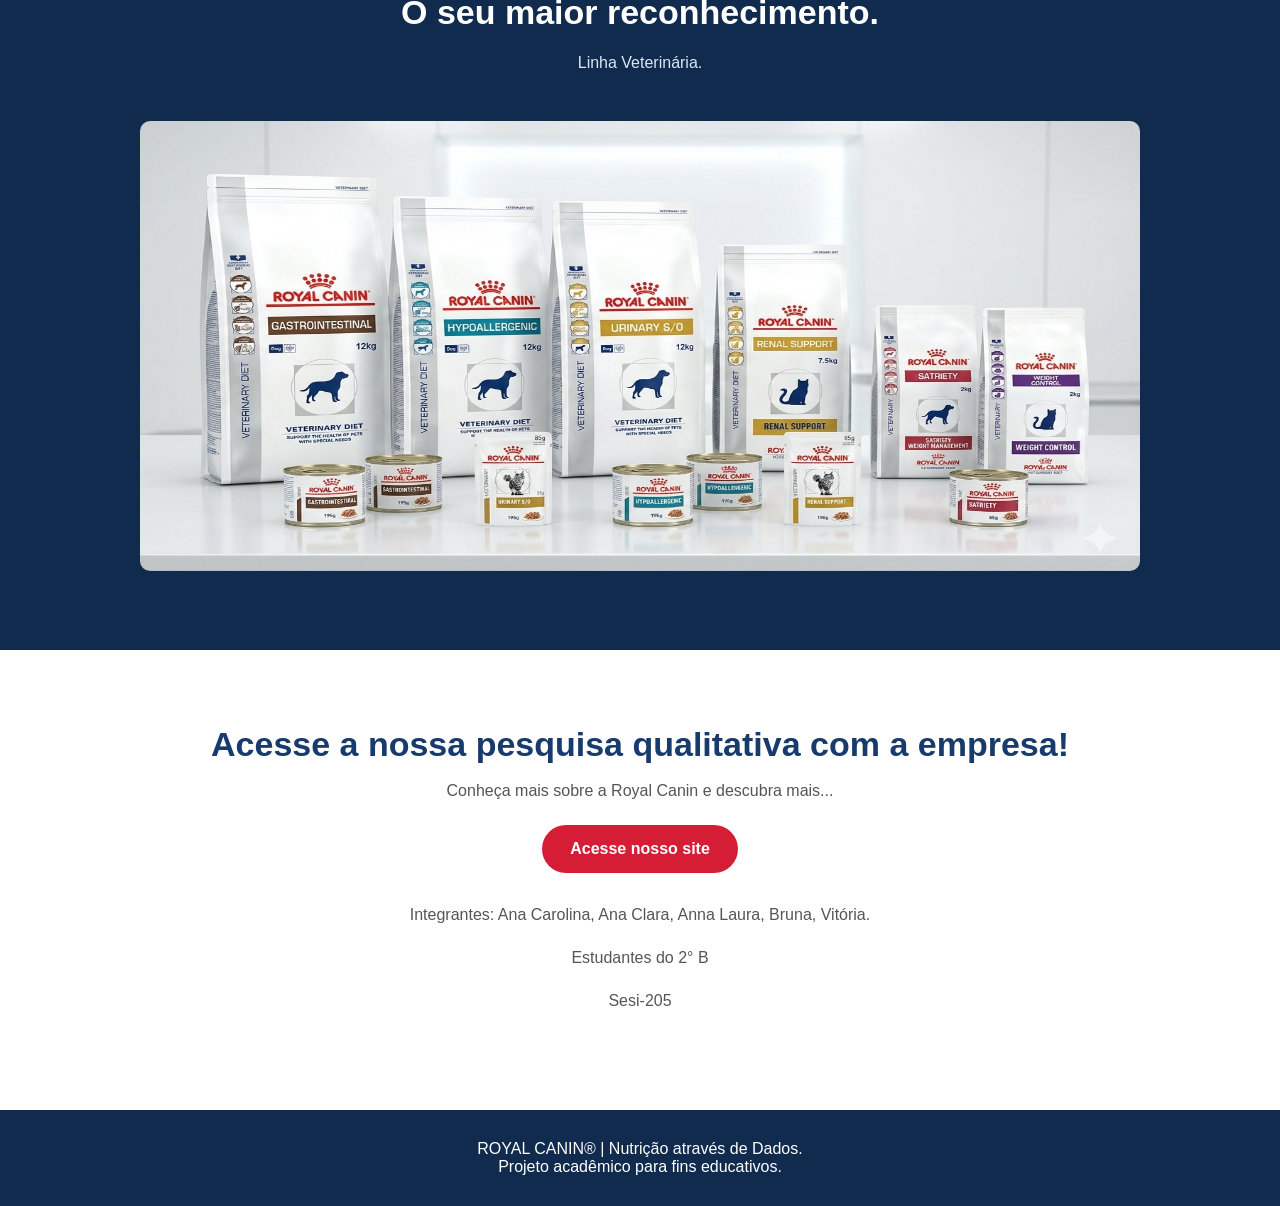
==== commit e3143401: "Add files via upload" ====
--- a/index.html
+++ b/index.html
@@ -1,13 +1,13 @@
+
 <!DOCTYPE html>
 <html lang="pt-br">
-
 <head>
     <meta charset="UTF-8">
     <meta name="viewport" content="width=device-width, initial-scale=1.0">
     <title>Royal Canin | Saúde Através da Nutrição</title>
     <link rel="stylesheet" href="style.css">
 
-
+   
 </head>
 
 <body>
@@ -18,9 +18,9 @@
         <nav>
             <a href="#inicio">Início</a>
             <a href="#sobre">Sobre nós</a>
-            <a href="#graficos">Gráficos</a>
-            <a href="#reconhecimentos">Reconhecimentos</a>
-            <a href="#qualitativa">Qualitativa</a>
+            <a href="#produtos">Produtos</a>
+            <a href="#diferenciais">Diferenciais</a>
+            <a href="#contato">Contato</a>
         </nav>
     </header>
 
@@ -44,16 +44,15 @@
 
         <section class="sobre" id="sobre">
 
-            <img src="/Imagens/gif.gif.gif" alt="Cão e gato correndo juntos">
+            <img
+                src="/Imagens/gif.gif.gif"
+                alt="Cão e gato correndo juntos">
 
             <div class="sobre-texto">
                 <h2>Conheça a Royal Canin</h2>
 
                 <p>
-                    A Royal Canin é uma empresa especializada na produção de alimentos para cães e gatos. Seu objetivo é
-                    promover a saúde e o bem-estar dos animais por meio de uma nutrição equilibrada e desenvolvida com
-                    base em pesquisas científicas. Seus produtos são adaptados às necessidades de cada pet, considerando
-                    fatores como raça, idade, porte e condições de saúde.
+                   A Royal Canin é uma empresa especializada na produção de alimentos para cães e gatos. Seu objetivo é promover a saúde e o bem-estar dos animais por meio de uma nutrição equilibrada e desenvolvida com base em pesquisas científicas. Seus produtos são adaptados às necessidades de cada pet, considerando fatores como raça, idade, porte e condições de saúde.
                 </p>
 
                 <p>
@@ -61,60 +60,68 @@
                     mais saudável por meio da nutrição.
                 </p>
 
-                <a href="https://www.royalcanin.com/br" target="_blank" class="botao">
+                <a href="https://www.royalcanin.com/br"
+                   target="_blank" class="botao">
                     Site oficial
                 </a>
             </div>
         </section>
 
-        <section class="graficos" id="graficos">
+        <section class="produtos" id="produtos">
 
             <h2 class="titulo">Nossa análise de dados</h2>
 
             <p class="subtitulo">
-                Desenvolvemos como conhecimento uma pesquisa quantitativa sobre a produção de rações da empresa
-                destacada.
+               Desenvolvemos como conhecimento uma pesquisa quantitativa sobre a produção de rações da empresa destacada.
             </p>
 
             <div class="cards">
 
                 <div class="card">
-                    <img src="https://images.unsplash.com/photo-1552053831-71594a27632d?w=700" alt="Cachorro">
+                    <img
+                        src="https://images.unsplash.com/photo-1552053831-71594a27632d?w=700"
+                        alt="Cachorro">
 
                     <h3>Produtos para cães</h3>
 
-                    <a href="graficocaes.html" target="_blank" class="botao">
-                        Gráfico - Cães
+                    <a href="graficocaes.html"
+                   target="_blank" class="botao">
+                    Gráfico - Cães
                     </a>
                 </div>
 
                 <div class="card">
-                    <img src="https://images.unsplash.com/photo-1573865526739-10659fec78a5?w=700" alt="Gato">
+                    <img
+                        src="https://images.unsplash.com/photo-1573865526739-10659fec78a5?w=700"
+                        alt="Gato">
 
                     <h3>Gráfico - Gatos</h3>
 
-                    <a href="graficogatos.html" target="_blank" class="botao">
-                        Gráfico - Gatos
+                    <a href="graficogatos.html"
+                   target="_blank" class="botao">
+                    Gráfico - Gatos
                     </a>
                 </div>
 
                 <div class="card">
-                    <img src="https://encrypted-tbn0.gstatic.com/images?q=tbn:ANd9GcRFP8c3s1HIZcqVvgKK6J-vRWXKGsexmMQQF1b9RE0Wjg&s=10"
+                    <img
+                        src="https://encrypted-tbn0.gstatic.com/images?q=tbn:ANd9GcRFP8c3s1HIZcqVvgKK6J-vRWXKGsexmMQQF1b9RE0Wjg&s=10"
                         alt="Pets - Porte e Idade">
 
                     <h3>Comparação Quantitativa</h3>
 
-                    <a href="graficocomparacao.html" target="_blank" class="botao">
-                        Gráfico - Comparativo
+                    <a href="graficocomparacao.html"
+                   target="_blank" class="botao">
+                    Gráfico - Comparativo
                     </a>
                 </div>
 
             </div>
         </section>
 
-        <section class="reconhecimentos" id="reconhecimentos">
+        <section class="diferenciais" id="diferenciais">
 
-            <h2 class="titulo">O Seu Maior Reconhecimento!</h2>
+            <h2 class="titulo">O seu maior reconhecimento.</h2>
 
             <p class="subtitulo">
                 Linha Veterinária.
@@ -123,35 +130,38 @@
             <div class="beneficios">
 
                 <div class="beneficio">
-                    <img src="/Imagens/imagemsite.jpg" alt="Produtos veterinários">
-                </div>
+            <img
+                src="/Imagens/imagemsite.jpg"
+                alt="Produtos veterinários">
+            </div>
+
         </section>
 
-        <section class="qualitativa" id="qualitativa">
+        <section class="contato" id="contato">
 
             <h2 class="titulo">Acesse a nossa pesquisa qualitativa com a empresa!</h2>
 
             <p>
-                Conheça mais sobre a Royal Canin e descubra mais...
+                Conheça mais sobre a Royal Canin e descubra
+                mais...
             </p>
 
-            <a href="pesquisaqualitativa.html" target="_blank" class="botao">
-                Acesse nosso site       
+
+            <a href="pesquisaqualitativa.html"
+               target="_blank" class="botao">
+                Acesse nosso site
             </a><br><br>
             <p>Integrantes: Ana Carolina, Ana Clara, Anna Laura, Bruna, Vitória.</p>
             <p>Estudantes do 2° B</p>
             <p>Sesi-205</p>
         </section>
 
-        </section>
-
     </main>
 
     <footer>
-        <p>ROYAL CANIN® | Saúde através da nutrição.</p>
+        <p>ROYAL CANIN® | Nutrição através de Dados.</p>
         <p>Projeto acadêmico para fins educativos.</p>
     </footer>
 
 </body>
-
-</html>+</html>
--- a/style.css
+++ b/style.css
@@ -1,540 +1,268 @@
-/* CONFIGURAÇÕES GERAIS */
-* {
-  margin: 0;
-  padding: 0;
-  box-sizing: border-box;
-}
-html {
-  scroll-behavior: smooth;
-}
-body {
-  font-family: Arial, sans-serif;
-  background: #f5f6f8;
-  color: #252525;
-}
-
-/* CABEÇALHO COMPARTILHADO - PADRÃO DA PÁGINA PRINCIPAL */
-header {
-  background: #fff;
-  padding: 18px 8%;
-  display: flex;
-  justify-content: space-between;
-  align-items: center;
-  box-shadow: 0 3px 12px #00000015;
-  border-bottom: 3px solid #e31837;
-  position: sticky;
-  top: 0;
-  z-index: 100;
-}
-.logo,
-header h1 {
-  color: #e31837;
-  font-size: 28px;
-  font-weight: bold;
-  letter-spacing: 1px;
-}
-.logo span {
-  display: block;
-  font-size: 9px;
-  color: #777;
-  letter-spacing: 3px;
-  margin-top: 4px;
-}
-.header-label {
-  color: #d71920;
-  font-size: 10px;
-  font-weight: 800;
-  letter-spacing: 2px;
-}
-nav {
-  display: flex;
-  gap: 25px;
-}
-nav a {
-  text-decoration: none;
-  color: #173b6c;
-  font-weight: bold;
-  transition: 0.3s;
-}
-nav a:hover {
-  color: #e31837;
-}
-
-.banner {
-  min-height: 540px;
-  background:
-    linear-gradient(90deg, #102f59e8, #102f5940),
-    url("https://images.unsplash.com/photo-1450778869180-41d0601e046e?w=1600")
-      center/cover;
-  display: flex;
-  align-items: center;
-  padding: 70px 10%;
-  color: white;
-}
-.banner-conteudo {
-  max-width: 600px;
-}
-.banner h1 {
-  font-size: 52px;
-  margin-bottom: 20px;
-}
-.banner p {
-  font-size: 19px;
-  line-height: 1.7;
-  margin-bottom: 30px;
-}
-.botao {
-  display: inline-block;
-  background: #d51d35;
-  color: white;
-  padding: 15px 28px;
-  border-radius: 30px;
-  text-decoration: none;
-  font-weight: bold;
-  transition: 0.3s;
-  border: none;
-  cursor: pointer;
-}
-.botao:hover {
-  background: #a90f25;
-  transform: translateY(-3px);
-}
-section {
-  padding: 75px 9%;
-}
-.titulo {
-  text-align: center;
-  color: #173b6c;
-  font-size: 34px;
-  margin-bottom: 18px;
-}
-.subtitulo {
-  text-align: center;
-  color: #666;
-  margin-bottom: 45px;
-  line-height: 1.6;
-}
-.sobre {
-  display: flex;
-  align-items: center;
-  gap: 45px;
-  flex-wrap: wrap;
-  background: white;
-}
-.sobre img {
-  width: 45%;
-  min-width: 280px;
-  height: 350px;
-  object-fit: cover;
-  border-radius: 15px;
-  flex: 1;
-}
-.sobre-texto {
-  flex: 1;
-  min-width: 280px;
-}
-.sobre-texto h2 {
-  color: #291d6c;
-  font-size: 32px;
-  margin-bottom: 20px;
-}
-.sobre-texto p {
-  line-height: 1.8;
-  color: #555;
-  margin-bottom: 15px;
-}
-.graficos {
-  background: #eef2f7;
-}
-.cards {
-  display: grid;
-  grid-template-columns: repeat(auto-fit, minmax(240px, 1fr));
-  gap: 28px;
-}
-.card {
-  background: white;
-  border-radius: 15px;
-  overflow: hidden;
-  text-align: center;
-  box-shadow: 0 5px 20px #00000010;
-  transition: 0.3s;
-  padding-bottom: 20px;
-}
-.card:hover {
-  transform: translateY(-8px);
-}
-.card img {
-  display: block;
-  width: 100%;
-  height: 220px;
-  object-fit: cover;
-}
-.card h3 {
-  color: #173b6c;
-  margin: 20px 10px 10px;
-}
-.card p {
-  color: #666;
-  padding: 0 20px 25px;
-  line-height: 1.6;
-}
-.reconhecimentos {
-  background: #173b6c;
-  color: white;
-  text-align: center;
-}
-.reconhecimentos .titulo {
-  color: white;
-}
-.reconhecimentos .subtitulo {
-  color: #dce7f4;
-}
-.beneficios {
-  display: grid;
-  grid-template-columns: repeat(auto-fit, minmax(200px, 1fr));
-  gap: 25px;
-}
-.beneficio img {
-  width: 1000px;
-  height: 450px;
-  border-radius: 10px;
-}
-.beneficio span {
-  font-size: 40px;
-}
-.beneficio h3 {
-  margin: 15px 0;
-}
-.beneficio p {
-  line-height: 1.6;
-  color: #e2eaf5;
-}
-.qualitativa {
-  text-align: center;
-  background: white;
-}
-.qualitativa p {
-  margin: 15px 0 25px;
-  color: #555;
-}
-
-/* GALERIAS DE CÃES E GATOS */
-#galeria {
-  padding: 50px 8%;
-  width: 100%;
-}
-#galeria h2 {
-  font-size: clamp(20px, 3vw, 50px);
-  text-align: center;
-  margin-bottom: 25px;
-}
-#galeria .galeria + h2 {
-  margin-top: 30px;
-}
-.galeria {
-  display: grid;
-  grid-template-columns: repeat(3, minmax(0, 1fr));
-  gap: 25px;
-  width: 100%;
-}
-.imagem {
-  width: 100%;
-  min-width: 0;
-  text-align: center;
-}
-.imagem img {
-  display: block;
-  width: 100%;
-  height: auto;
-  border-radius: 50px;
-}
-.imagem p {
-  font-size: 14px;
-  color: #333;
-  margin-top: 10px;
-  margin-bottom: 20px;
-  text-align: center;
-}
-.titulo_caes,
-.titulo_caes2 {
-  text-align: center;
-}
-/* Apenas a página de comparação usa Flexbox */
-#galeria.comparacao > .galeria {
-  display: flex;
-  justify-content: center;
-  flex-wrap: wrap;
-  gap: 60px;
-}
-#galeria.comparacao > .galeria .imagem {
-  width: calc((100% - 50px) / 3);
-  flex-shrink: 0;
-}
-
-/* ENTREVISTA - ELEMENTOS ESPECÍFICOS DO STYLE2 */
-.hero,
-.introduction,
-.interview,
-.final-section {
-  font-family: "Montserrat", Arial, sans-serif;
-}
-.hero {
-  padding: 100px 15%;
-  background: #f7f7f7;
-}
-.category,
-.section-tag {
-  color: #d71920;
-  font-size: 10px;
-  font-weight: 800;
-  letter-spacing: 2px;
-}
-.hero h1 {
-  font-size: 48px;
-  line-height: 1.25;
-  max-width: 800px;
-  margin: 25px 0;
-  letter-spacing: -1.5px;
-}
-.hero h1 span {
-  color: #d71920;
-  display: block;
-}
-.hero p {
-  max-width: 680px;
-  color: #777;
-  font-size: 14px;
-  line-height: 2;
-}
-.hero-line {
-  width: 65px;
-  height: 4px;
-  background: #d71920;
-  margin: 35px 0 20px;
-}
-.reading {
-  font-size: 9px;
-  font-weight: 700;
-  color: #888;
-  letter-spacing: 1.5px;
-}
-.introduction {
-  padding: 85px 20%;
-  text-align: center;
-}
-.introduction h2 {
-  font-size: 31px;
-  margin: 20px 0;
-}
-.introduction p {
-  font-size: 14px;
-  color: #777;
-  line-height: 2;
-}
-.interview {
-  background: #fafafa;
-  padding: 85px 15%;
-}
-.interview-heading {
-  text-align: center;
-  margin-bottom: 55px;
-}
-.interview-heading h2 {
-  font-size: 34px;
-  margin: 18px 0 12px;
-}
-.interview-heading p {
-  font-size: 13px;
-  color: #888;
-}
-.topic {
-  display: grid;
-  grid-template-columns: 65px minmax(0, 1fr);
-  gap: 25px;
-  padding: 35px;
-  background: #fff;
-  margin-bottom: 20px;
-  border: 1px solid #eee;
-  border-radius: 10px;
-  transition: 0.3s;
-}
-.topic:hover {
-  border-color: #d71920;
-  transform: translateY(-3px);
-  box-shadow: 0 10px 25px #00000008;
-}
-.topic-number {
-  font-size: 34px;
-  font-weight: 800;
-  color: #d71920;
-}
-.topic-content h3 {
-  font-size: 19px;
-  margin-bottom: 17px;
-}
-.topic-content h4 {
-  font-size: 13px;
-  line-height: 1.7;
-  margin-bottom: 12px;
-  color: #444;
-}
-.topic-content p {
-  font-size: 13px;
-  color: #777;
-  line-height: 2;
-  text-align: justify;
-}
-.final-section {
-  padding: 100px 15%;
-  text-align: center;
-}
-.final-section h2 {
-  font-size: 34px;
-  margin: 20px 0;
-}
-.final-section > p {
-  max-width: 800px;
-  margin: auto;
-  color: #777;
-  font-size: 14px;
-  line-height: 2;
-  text-align: center;
-}
-.final-highlight {
-  margin-top: 45px;
-  background: #292929;
-  padding: 40px;
-  border-radius: 10px;
-}
-.final-highlight span {
-  color: #f05a60;
-  font-size: 10px;
-  font-weight: 800;
-  letter-spacing: 2px;
-}
-.final-highlight h3 {
-  color: white;
-  font-size: 21px;
-  line-height: 1.6;
-  margin-top: 15px;
-}
-.banner-topo {
-  display: flex;
-  width: 100%;
-  height: 280px;
-  gap: 5px;
-  overflow: hidden;
-}
-.banner-topo img {
-  width: calc((100% - 5px) / 2);
-  height: 100%;
-  object-fit: cover;
-  display: block;
-}
-
-/* RODAPÉ COMPARTILHADO - PADRÃO DA PÁGINA PRINCIPAL */
-footer {
-  background: #173b6c;
-  color: white;
-  text-align: center;
-  padding: 25px;
-  margin-top: 40px;
-}
-footer h2 {
-  color: #e31b23;
-  font-size: 24px;
-  letter-spacing: 3px;
-  margin-bottom: 15px;
-}
-footer p {
-  font-size: inherit;
-  letter-spacing: normal;
-  margin-bottom: 0;
-}
-footer span {
-  color: #aaa;
-  font-size: 11px;
-}
-
-/* RESPONSIVIDADE */
-@media (max-width: 800px) {
-  .galeria {
-    grid-template-columns: repeat(2, minmax(0, 1fr));
-  }
-  #galeria.comparacao > .galeria {
-    gap: 25px;
-  }
-  #galeria.comparacao > .galeria .imagem {
-    width: calc((100% - 25px) / 2);
-  }
-}
-@media (max-width: 768px) {
-  .hero {
-    padding: 70px 8%;
-  }
-  .hero h1 {
-    font-size: 36px;
-  }
-  .introduction {
-    padding: 65px 8%;
-  }
-  .interview {
-    padding: 65px 7%;
-  }
-  .topic {
-    grid-template-columns: 45px minmax(0, 1fr);
-    gap: 12px;
-    padding: 23px 17px;
-  }
-  .topic-number {
-    font-size: 25px;
-  }
-  .topic-content h3 {
-    font-size: 16px;
-  }
-  .final-section {
-    padding: 70px 8%;
-  }
-  .final-highlight {
-    padding: 28px 20px;
-  }
-  .header-label {
-    font-size: 8px;
-  }
-}
-@media (max-width: 700px) {
-  header {
-    flex-direction: column;
-    gap: 18px;
-  }
-  nav {
-    flex-wrap: wrap;
-    justify-content: center;
-    gap: 15px;
-  }
-  .banner h1 {
-    font-size: 36px;
-  }
-  .sobre img {
-    width: 100%;
-  }
-}
-@media (max-width: 500px) {
-  .galeria {
-    grid-template-columns: 1fr;
-  }
-  #galeria.comparacao > .galeria {
-    flex-direction: column;
-    align-items: center;
-  }
-  #galeria.comparacao > .galeria .imagem {
-    width: 100%;
-  }
-  #galeria h2 {
-    font-size: 20px;
-    white-space: normal;
-  }
-  .hero h1 {
-    font-size: 30px;
-  }
-}
+
+        * {
+            margin: 0;
+            padding: 0;
+            box-sizing: border-box;
+            scroll-behavior: smooth;
+        }
+
+        body {
+            font-family: Arial, sans-serif;
+            background: #f5f6f8;
+            color: #252525;
+        }
+
+        header {
+            background: #fff;
+            padding: 18px 8%;
+            display: flex;
+            justify-content: space-between;
+            align-items: center;
+            box-shadow: 0 3px 12px #00000015;
+            position: sticky;
+            top: 0;
+            z-index: 100;
+        }
+
+        .logo {
+            color: #f70606;
+            font-size: 27px;
+            font-weight: bold;
+            letter-spacing: 1px;
+        }
+
+        nav {
+            display: flex;
+            gap: 28px;
+        }
+
+        nav a {
+            text-decoration: none;
+            color: #173b6c;
+            font-weight: bold;
+            transition: 0.3s;
+        }
+
+        nav a:hover {
+            color: #d51d35;
+        }
+
+        .banner {
+            min-height: 540px;
+            background:
+                linear-gradient(90deg, #102f59e8, #102f5940),
+                url("https://images.unsplash.com/photo-1450778869180-41d0601e046e?w=1600")
+                center/cover;
+            display: flex;
+            align-items: center;
+            padding: 70px 10%;
+            color: white;
+        }
+
+        .banner-conteudo {
+            max-width: 600px;
+        }
+
+        .banner h1 {
+            font-size: 52px;
+            margin-bottom: 20px;
+        }
+
+        .banner p {
+            font-size: 19px;
+            line-height: 1.7;
+            margin-bottom: 30px;
+        }
+
+        .botao {
+            display: inline-block;
+            background: #d51d35;
+            color: white;
+            padding: 15px 28px;
+            border-radius: 30px;
+            text-decoration: none;
+            font-weight: bold;
+            transition: 0.3s;
+            border: none;
+            cursor: pointer;
+        }
+
+        .botao:hover {
+            background: #a90f25;
+            transform: translateY(-3px);
+        }
+
+        section {
+            padding: 75px 9%;
+        }
+
+        .titulo {
+            text-align: center;
+            color: #173b6c;
+            font-size: 34px;
+            margin-bottom: 18px;
+        }
+
+        .subtitulo {
+            text-align: center;
+            color: #666;
+            margin-bottom: 45px;
+            line-height: 1.6;
+        }
+
+        .sobre {
+            display: flex;
+            align-items: center;
+            gap: 45px;
+            flex-wrap: wrap;
+            background: white;
+        }
+
+        .sobre img {
+            width: 45%;
+            min-width: 280px;
+            height: 350px;
+            object-fit: cover;
+            border-radius: 15px;
+            flex: 1;
+        }
+
+        .sobre-texto {
+            flex: 1;
+            min-width: 280px;
+        }
+
+        .sobre-texto h2 {
+            color: #291d6c;
+            font-size: 32px;
+            margin-bottom: 20px;
+        }
+
+        .sobre-texto p {
+            line-height: 1.8;
+            color: #555;
+            margin-bottom: 15px;
+        }
+
+        .produtos {
+            background: #eef2f7;
+        }
+
+        .cards {
+            display: grid;
+            grid-template-columns: repeat(auto-fit, minmax(240px, 1fr));
+            gap: 28px;
+        }
+
+        .card {
+            background: white;
+            border-radius: 15px;
+            overflow: hidden;
+            text-align: center;
+            box-shadow: 0 5px 20px #00000010;
+            transition: 0.3s;
+        }
+
+        .card:hover {
+            transform: translateY(-8px);
+        }
+
+        .card img {
+            width: 100%;
+            height: 220px;
+            object-fit: cover;
+        }
+
+        .card h3 {
+            color: #173b6c;
+            margin: 20px 10px 10px;
+        }
+
+        .card p {
+            color: #666;
+            padding: 0 20px 25px;
+            line-height: 1.6;
+        }
+
+        .diferenciais {
+            background: #102b4d;
+            color: rgb(255, 255, 255);
+            text-align: center;
+        }
+
+        .diferenciais .titulo {
+            color: white;
+        }
+
+        .diferenciais .subtitulo {
+            color: #dce7f4;
+        }
+
+        .beneficios {
+            display: grid;
+            grid-template-columns: repeat(auto-fit, minmax(200px, 1fr));
+            gap: 25px;
+        }
+
+        .beneficio img {
+            width: 1000px;
+            height: 450px;
+            border-radius: 10px;
+        }
+
+
+        .beneficio span {
+            font-size: 40px;
+        }
+
+        .beneficio h3 {
+            margin: 15px 0;
+        }
+
+        .beneficio p {
+            line-height: 1.6;
+            color: #e2eaf5;
+        }
+
+        .contato {
+            text-align: center;
+            background: white;
+        }
+
+        .contato p {
+            margin: 15px 0 25px;
+            color: #555;
+        }
+
+        .titulo_caes {
+             text-align: center
+        }
+
+        footer {
+            background: #102b4d;
+            text-align: center;
+            padding: 30px;
+            color: white;
+        }
+
+        @media(max-width: 700px) {
+            header {
+                flex-direction: column;
+                gap: 18px;
+            }
+
+            nav {
+                flex-wrap: wrap;
+                justify-content: center;
+                gap: 15px;
+            }
+
+            .banner h1 {
+                font-size: 36px;
+            }
+
+            .sobre img {
+                width: 100%;
+            }
+        }
+    
